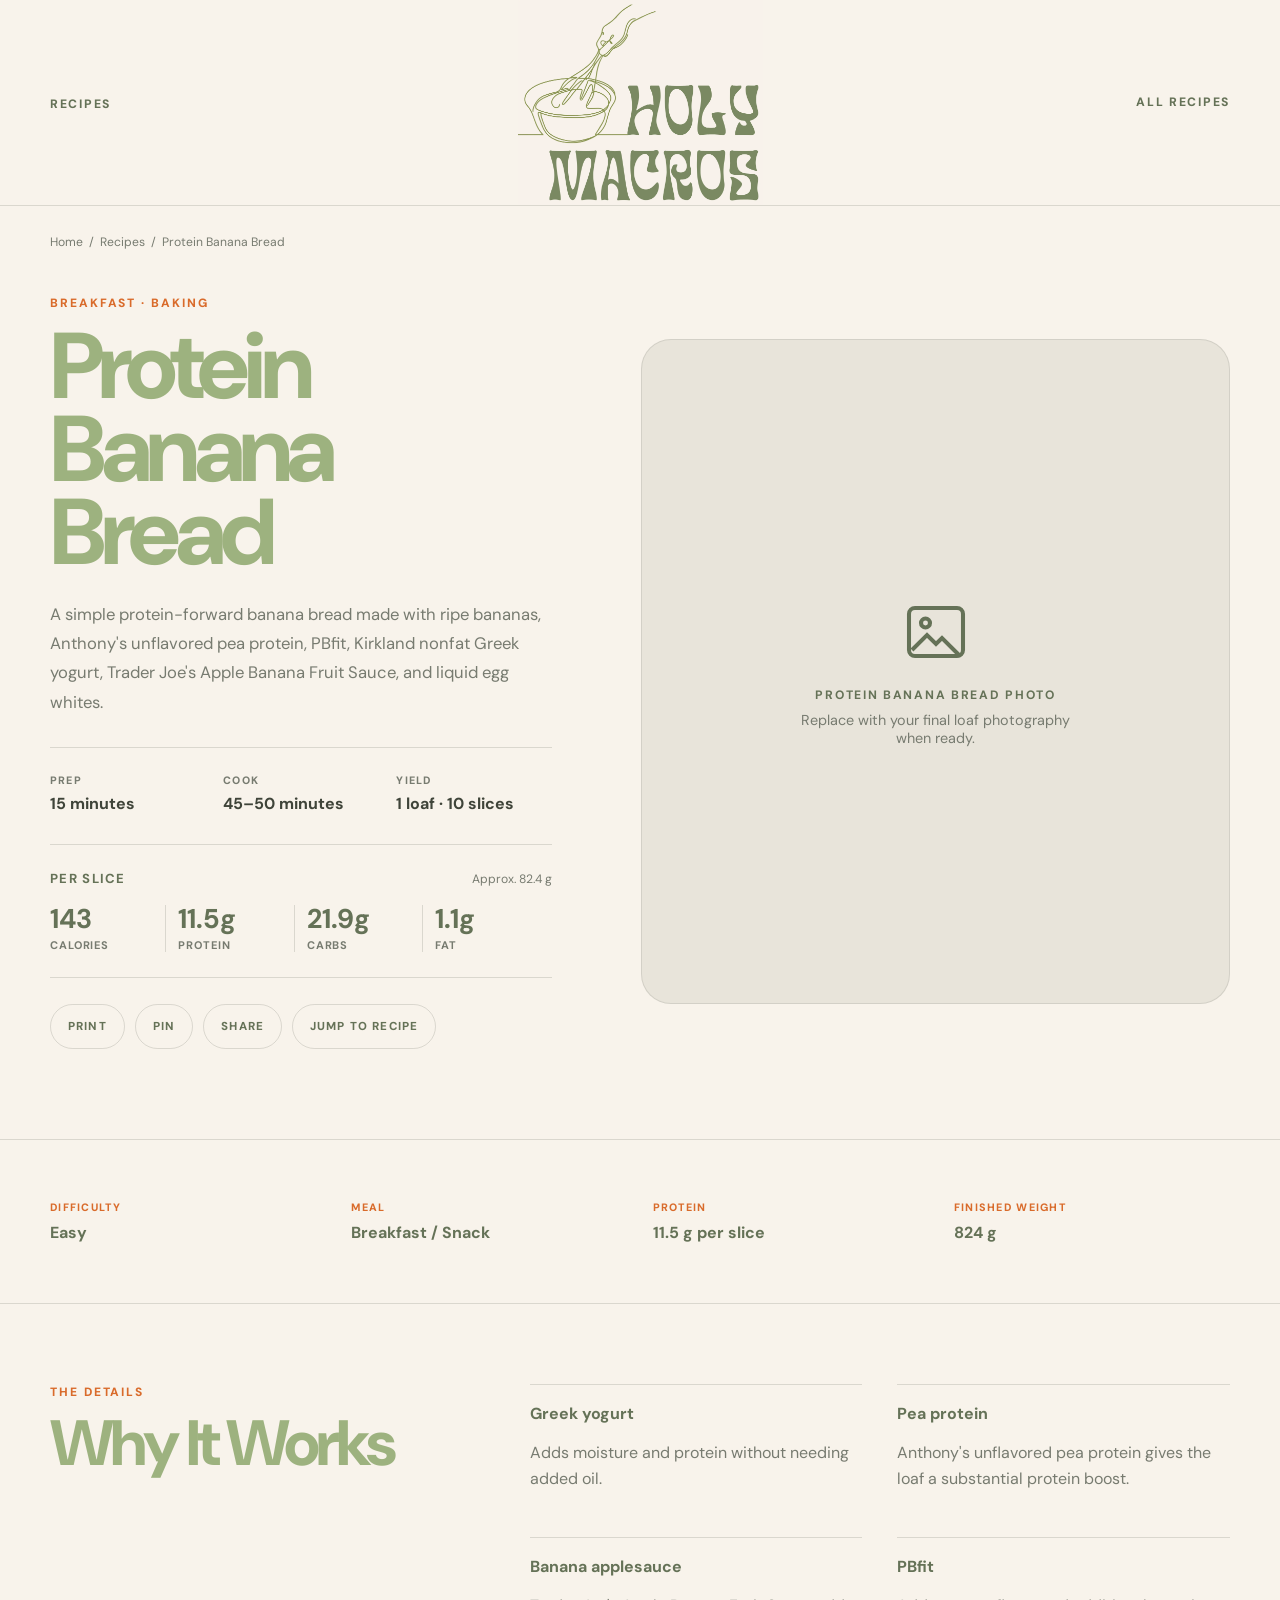
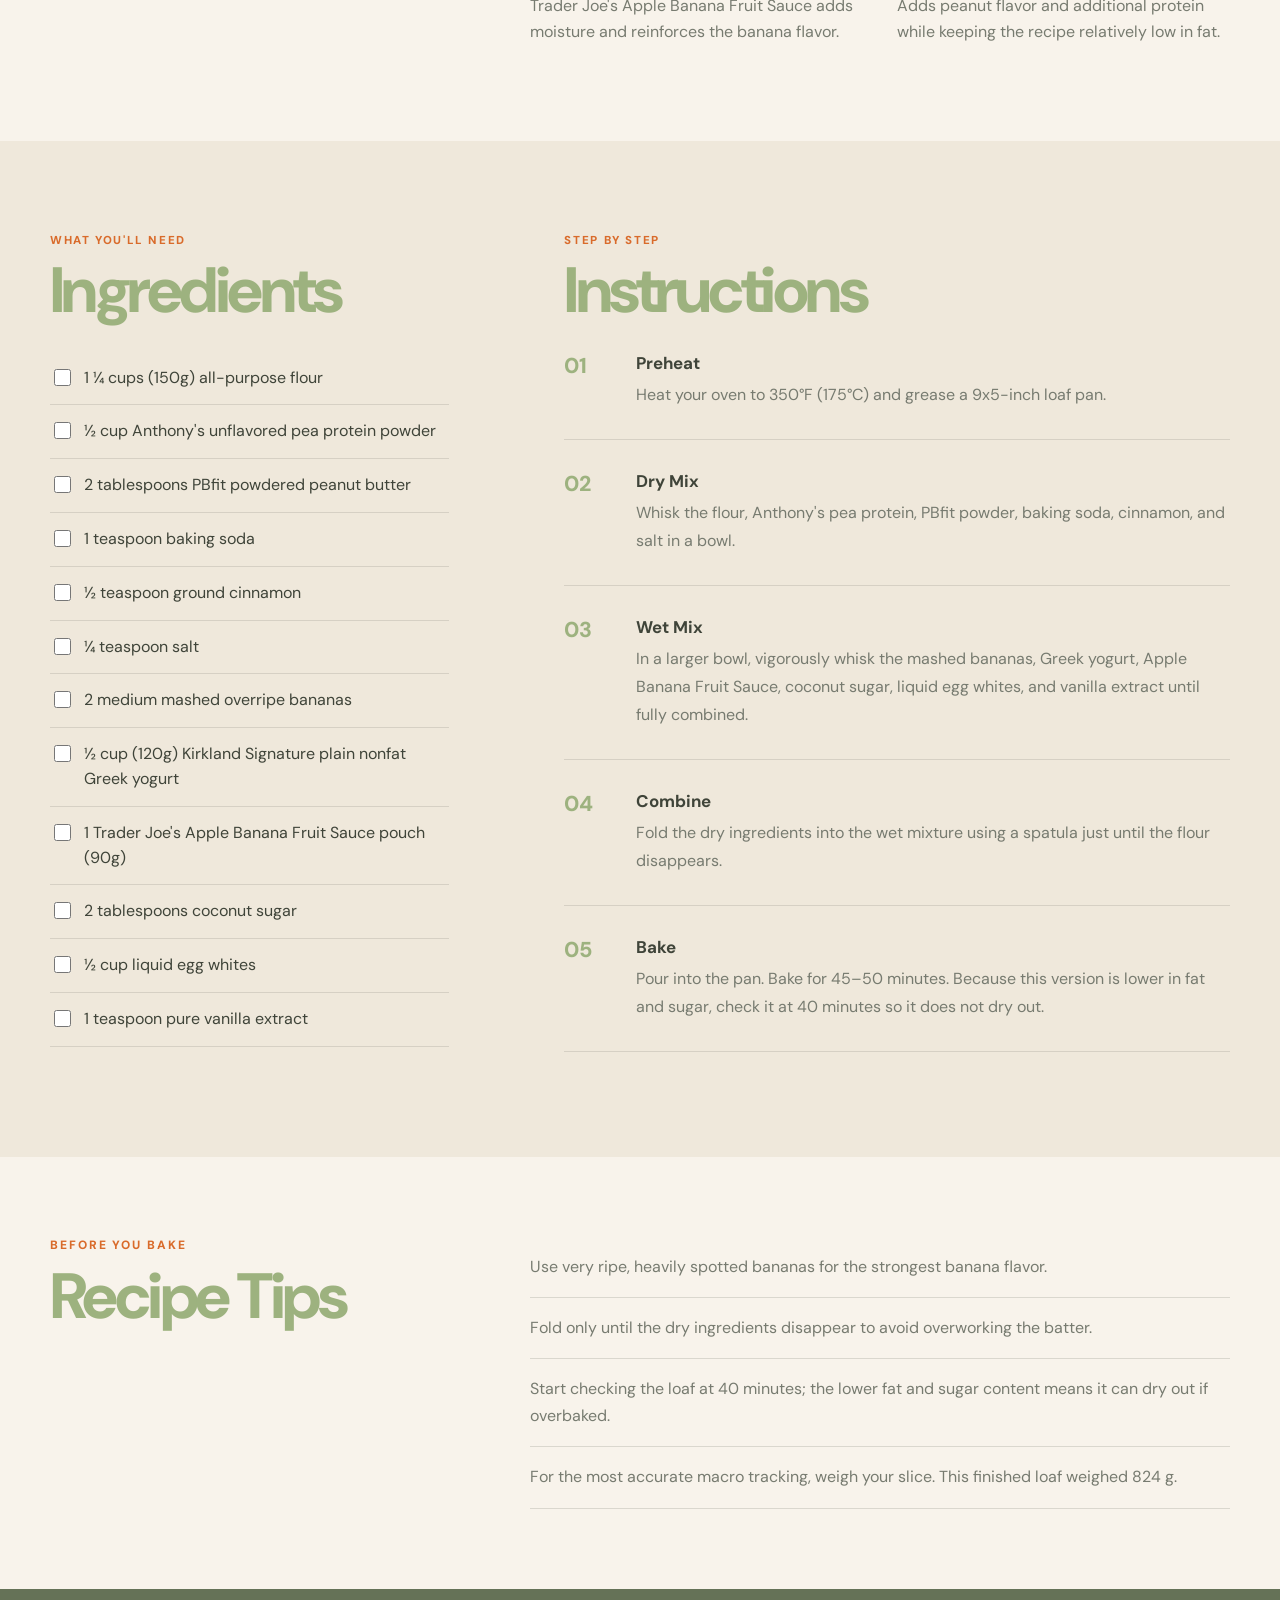
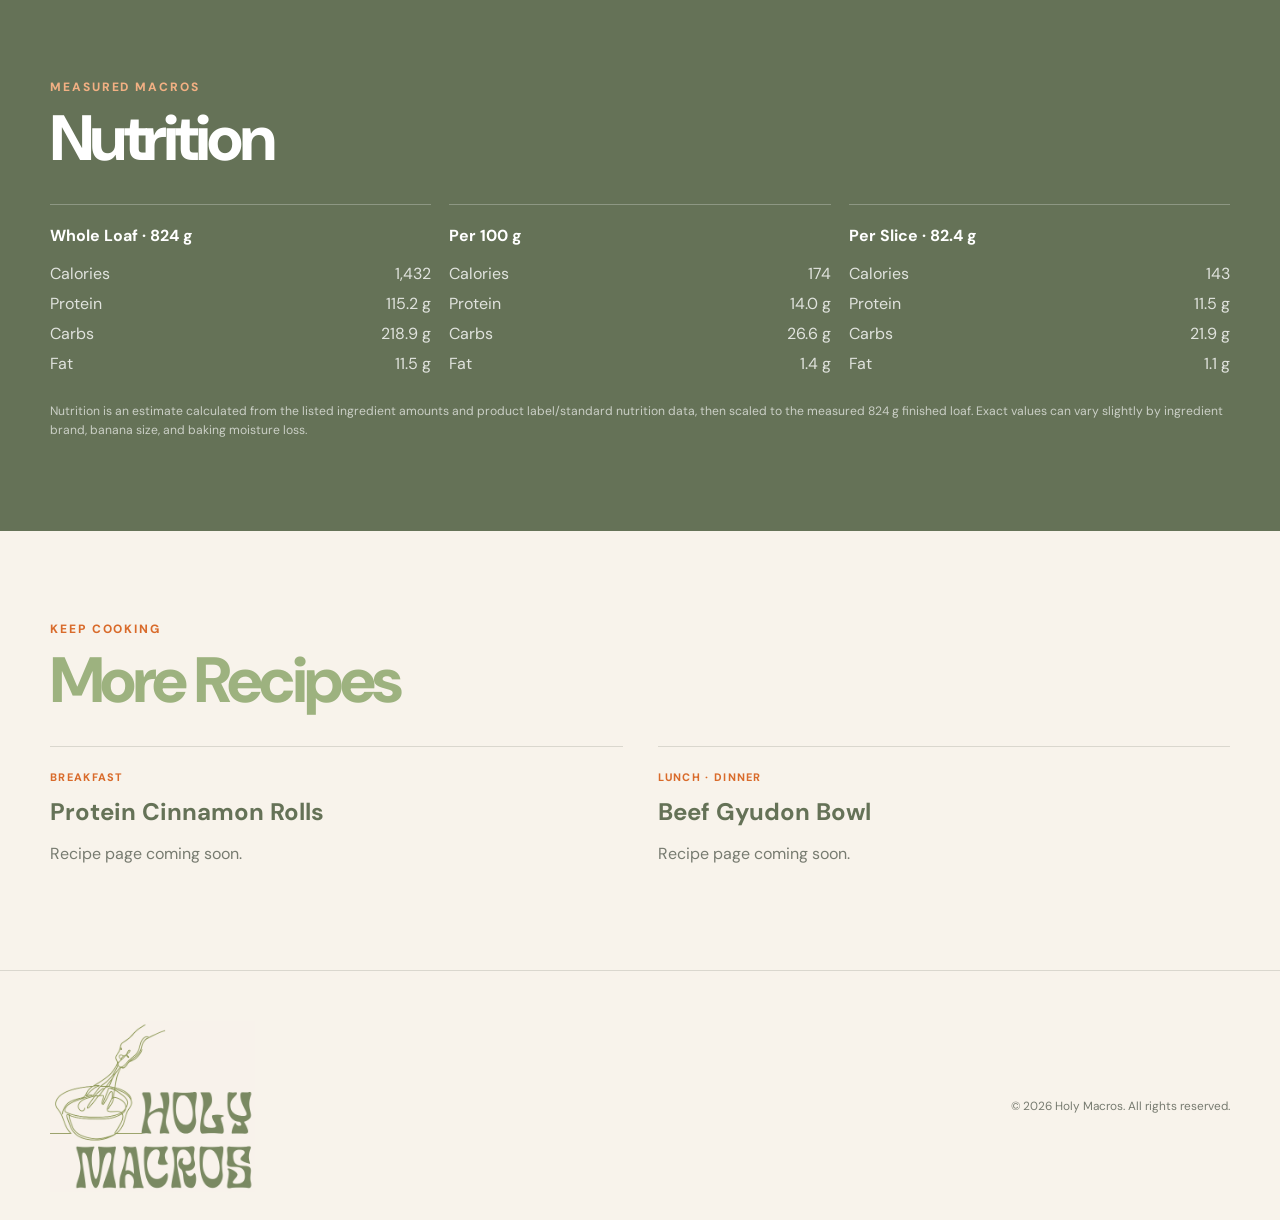
==== protein-banana-bread.html @ c12484d2 "Add files via upload" ====
<!doctype html>
<html lang="en">
<head>
<meta charset="utf-8"><meta name="viewport" content="width=device-width,initial-scale=1">
<meta name="description" content="Holy Macros Protein Banana Bread — a protein-forward banana bread made with Anthony's pea protein, PBfit, Greek yogurt, applesauce, and egg whites.">
<meta name="theme-color" content="#F8F3EB">
<meta property="og:title" content="Protein Banana Bread | Holy Macros"><meta property="og:description" content="A simple protein-forward banana bread with clear macros and measured finished weight.">
<title>Protein Banana Bread | Holy Macros</title>
<link rel="preconnect" href="https://fonts.googleapis.com"><link rel="preconnect" href="https://fonts.gstatic.com" crossorigin>
<link href="https://fonts.googleapis.com/css2?family=DM+Sans:wght@400;500;600;700;800&display=swap" rel="stylesheet">
<style>
:root{--cream:#F8F3EB;--cream2:#EFE8DB;--green:#9DB27F;--green-dark:#657257;--orange:#D96B2B;--ink:#3F4439;--muted:#777B70;--line:rgba(63,68,57,.16);--content:1180px}
*{box-sizing:border-box}html{scroll-behavior:smooth}body{margin:0;background:var(--cream);color:var(--ink);font-family:"DM Sans",Arial,sans-serif;-webkit-font-smoothing:antialiased}a{color:inherit;text-decoration:none}img{display:block;max-width:100%}button{font:inherit;cursor:pointer}.container{width:min(calc(100% - 40px),var(--content));margin:auto}
header{border-bottom:1px solid var(--line)}.header-inner{min-height:112px;display:grid;grid-template-columns:1fr auto 1fr;align-items:center;gap:24px}.nav a,.back{font-size:.76rem;font-weight:800;letter-spacing:.14em;text-transform:uppercase;color:var(--green-dark)}.logo{width:245px;justify-self:center}.back{justify-self:end}.crumb{padding:28px 0 0;color:var(--muted);font-size:.76rem}
.hero{padding:45px 0 90px}.hero-grid{display:grid;grid-template-columns:.92fr 1.08fr;gap:clamp(50px,7vw,92px);align-items:center}.eyebrow{margin:0 0 14px;color:var(--orange);font-size:.75rem;font-weight:800;letter-spacing:.16em;text-transform:uppercase}h1,h2,h3{margin:0}h1{color:var(--green);font-size:clamp(3.8rem,7.3vw,7rem);line-height:.89;letter-spacing:-.062em;font-weight:800}.intro{max-width:585px;margin:26px 0 0;color:var(--muted);font-size:1.04rem;line-height:1.75}.meta{display:grid;grid-template-columns:repeat(3,1fr);gap:18px;margin-top:30px;padding-top:25px;border-top:1px solid var(--line)}.meta small{display:block;color:var(--muted);font-size:.67rem;font-weight:800;letter-spacing:.11em;text-transform:uppercase;margin-bottom:6px}.macro-card{margin-top:30px;padding:25px 0;border-top:1px solid var(--line);border-bottom:1px solid var(--line)}.macro-top{display:flex;justify-content:space-between;gap:20px;align-items:end;margin-bottom:18px}.macro-top strong{color:var(--green-dark);font-size:.82rem;letter-spacing:.1em;text-transform:uppercase}.macro-top span{color:var(--muted);font-size:.76rem}.macro-grid{display:grid;grid-template-columns:repeat(4,1fr);gap:12px}.macro-grid div{padding-right:10px;border-right:1px solid var(--line)}.macro-grid div:last-child{border-right:0}.macro-grid b{display:block;color:var(--green-dark);font-size:1.7rem;line-height:1}.macro-grid span{display:block;margin-top:6px;color:var(--muted);font-size:.69rem;font-weight:700;text-transform:uppercase;letter-spacing:.08em}.tools{display:flex;flex-wrap:wrap;gap:10px;margin-top:26px}.tool{min-height:45px;padding:0 17px;border:1px solid var(--line);border-radius:999px;background:transparent;color:var(--green-dark);font-size:.72rem;font-weight:800;letter-spacing:.1em;text-transform:uppercase}.tool:hover{background:var(--green-dark);border-color:var(--green-dark);color:#fff}
.hero-photo{min-height:665px;border-radius:30px;display:grid;place-items:center;padding:35px;background:#E8E4DA;border:1px solid rgba(63,68,57,.12);color:var(--green-dark);text-align:center}.placeholder svg{width:72px;height:72px;fill:none;stroke:currentColor;stroke-width:1.35;margin:0 auto 14px}.placeholder strong{display:block;font-size:.76rem;letter-spacing:.14em;text-transform:uppercase}.placeholder span{display:block;margin-top:8px;color:var(--muted);font-size:.9rem;max-width:270px}
.facts{padding:60px 0;border-top:1px solid var(--line);border-bottom:1px solid var(--line)}.facts-grid{display:grid;grid-template-columns:repeat(4,1fr);gap:25px}.fact small{display:block;color:var(--orange);font-size:.67rem;font-weight:800;letter-spacing:.12em;text-transform:uppercase;margin-bottom:8px}.fact strong{color:var(--green-dark)}
.why,.tips{padding:80px 0}.why-grid,.tips-grid{display:grid;grid-template-columns:.7fr 1.3fr;gap:clamp(50px,8vw,110px)}h2{color:var(--green);font-size:clamp(2.7rem,5vw,5rem);line-height:.94;letter-spacing:-.055em;font-weight:800}.why-list{display:grid;grid-template-columns:1fr 1fr;gap:28px 35px}.why-item{padding-top:18px;border-top:1px solid var(--line)}.why-item strong{display:block;color:var(--green-dark);margin-bottom:8px}.why-item p,.tip{color:var(--muted);line-height:1.65}
.recipe-body{padding:92px 0 105px;background:var(--cream2)}.recipe-layout{display:grid;grid-template-columns:.75fr 1.25fr;gap:clamp(60px,9vw,125px);align-items:start}.section-label{margin:0 0 13px;color:var(--orange);font-size:.72rem;font-weight:800;letter-spacing:.14em;text-transform:uppercase}.ingredient-list{list-style:none;margin:30px 0 0;padding:0}.ingredient-list li{padding:14px 0;border-bottom:1px solid rgba(63,68,57,.14)}.ingredient-list label{display:grid;grid-template-columns:22px 1fr;gap:12px;align-items:start;cursor:pointer;line-height:1.55}.ingredient-list input{width:17px;height:17px;margin-top:3px;accent-color:var(--green-dark)}.ingredient-list input:checked+span{color:var(--muted);text-decoration:line-through}.instructions{counter-reset:step;display:grid;gap:30px;margin-top:30px}.step{counter-increment:step;display:grid;grid-template-columns:54px 1fr;gap:18px;padding-bottom:30px;border-bottom:1px solid rgba(63,68,57,.14)}.step:before{content:counter(step,decimal-leading-zero);color:var(--green);font-size:1.35rem;font-weight:800}.step h3{font-size:1.06rem;margin-bottom:7px}.step p{margin:0;color:var(--muted);line-height:1.75}
.tips-list{display:grid}.tip{padding:17px 0;border-bottom:1px solid var(--line)}.nutrition{padding:90px 0;background:var(--green-dark);color:#fff}.nutrition h2{color:#fff}.nutrition .eyebrow{color:#F2B083}.nutrition-grid{display:grid;grid-template-columns:repeat(3,1fr);gap:18px;margin-top:35px}.nutrition-panel{padding-top:20px;border-top:1px solid rgba(255,255,255,.26)}.nutrition-panel h3{font-size:1rem;margin-bottom:17px}.nutrition-panel dl{margin:0;display:grid;gap:9px}.nutrition-panel div{display:flex;justify-content:space-between;color:rgba(255,255,255,.8)}.nutrition-panel dt,.nutrition-panel dd{margin:0}.nutrition-note{margin:28px 0 0;color:rgba(255,255,255,.66);font-size:.76rem;line-height:1.6}
.more{padding:90px 0}.more-list{display:grid;grid-template-columns:repeat(2,1fr);gap:35px;margin-top:35px}.more-item{padding-top:18px;border-top:1px solid var(--line)}.more-item small{color:var(--orange);font-size:.68rem;font-weight:800;letter-spacing:.12em;text-transform:uppercase}.more-item h3{margin-top:10px;color:var(--green-dark);font-size:1.5rem}.more-item p{color:var(--muted)}footer{padding:50px 0 28px;border-top:1px solid var(--line)}.footer-inner{display:flex;justify-content:space-between;align-items:center}.footer-logo{width:205px}.copyright{color:var(--muted);font-size:.74rem}.toast{position:fixed;left:50%;bottom:24px;transform:translate(-50%,20px);opacity:0;background:var(--ink);color:#fff;padding:11px 16px;border-radius:999px;font-size:.78rem;transition:.2s;z-index:40}.toast.show{opacity:1;transform:translate(-50%,0)}
@media(max-width:900px){.header-inner{grid-template-columns:1fr auto;min-height:94px}.nav{display:none}.logo{justify-self:start;width:205px}.hero-grid,.why-grid,.recipe-layout,.tips-grid{grid-template-columns:1fr}.hero-photo{min-height:500px}.facts-grid{grid-template-columns:repeat(2,1fr)}}
@media(max-width:600px){.container{width:min(calc(100% - 28px),var(--content))}.back{display:none}h1{font-size:clamp(3.4rem,16vw,5rem)}.hero-photo{min-height:380px;border-radius:22px}.meta,.macro-grid,.nutrition-grid,.more-list{grid-template-columns:1fr}.macro-grid div{border-right:0;border-bottom:1px solid var(--line);padding:0 0 13px}.why-list{grid-template-columns:1fr}.step{grid-template-columns:42px 1fr}.footer-inner{display:grid;gap:20px}}
@media print{header,.crumb,.hero-photo,.tools,.why,.facts,.tips,.more,footer,.toast{display:none!important}body,.recipe-body,.nutrition{background:#fff;color:#000}.hero,.recipe-body,.nutrition{padding:20px 0}.hero-grid,.recipe-layout{display:block}h1,h2,.nutrition h2{color:#000}.nutrition-panel div,.nutrition-note{color:#000}}
</style>
</head>
<body>
<header><div class="container header-inner"><nav class="nav"><a href="index.html#recipes">Recipes</a></nav><a class="logo" href="index.html"><img src="[data-uri]" alt="Holy Macros"></a><a class="back" href="index.html#recipes">All Recipes</a></div></header>
<div class="container crumb"><a href="index.html">Home</a> &nbsp;/&nbsp; <a href="index.html#recipes">Recipes</a> &nbsp;/&nbsp; Protein Banana Bread</div>
<main>
<section class="hero"><div class="container hero-grid"><div><p class="eyebrow">Breakfast · Baking</p><h1>Protein<br>Banana Bread</h1><p class="intro">A simple protein-forward banana bread made with ripe bananas, Anthony's unflavored pea protein, PBfit, Kirkland nonfat Greek yogurt, Trader Joe's Apple Banana Fruit Sauce, and liquid egg whites.</p>
<div class="meta"><div><small>Prep</small><strong>15 minutes</strong></div><div><small>Cook</small><strong>45–50 minutes</strong></div><div><small>Yield</small><strong>1 loaf · 10 slices</strong></div></div>
<div class="macro-card"><div class="macro-top"><strong>Per Slice</strong><span>Approx. 82.4 g</span></div><div class="macro-grid"><div><b>143</b><span>Calories</span></div><div><b>11.5g</b><span>Protein</span></div><div><b>21.9g</b><span>Carbs</span></div><div><b>1.1g</b><span>Fat</span></div></div></div>
<div class="tools"><button class="tool" onclick="window.print()">Print</button><button class="tool" id="pinBtn">Pin</button><button class="tool" id="shareBtn">Share</button><a class="tool" href="#ingredients" style="display:inline-flex;align-items:center">Jump to Recipe</a></div></div>
<div class="hero-photo"><div class="placeholder"><svg viewBox="0 0 24 24"><rect x="3" y="4" width="18" height="16" rx="2"></rect><circle cx="8.5" cy="9" r="1.5"></circle><path d="m4 18 5-5 3 3 2-2 6 6"></path></svg><strong>Protein Banana Bread Photo</strong><span>Replace with your final loaf photography when ready.</span></div></div></div></section>
<section class="facts"><div class="container facts-grid"><div class="fact"><small>Difficulty</small><strong>Easy</strong></div><div class="fact"><small>Meal</small><strong>Breakfast / Snack</strong></div><div class="fact"><small>Protein</small><strong>11.5 g per slice</strong></div><div class="fact"><small>Finished Weight</small><strong>824 g</strong></div></div></section>
<section class="why"><div class="container why-grid"><div><p class="eyebrow">The details</p><h2>Why It Works</h2></div><div class="why-list"><div class="why-item"><strong>Greek yogurt</strong><p>Adds moisture and protein without needing added oil.</p></div><div class="why-item"><strong>Pea protein</strong><p>Anthony's unflavored pea protein gives the loaf a substantial protein boost.</p></div><div class="why-item"><strong>Banana applesauce</strong><p>Trader Joe's Apple Banana Fruit Sauce adds moisture and reinforces the banana flavor.</p></div><div class="why-item"><strong>PBfit</strong><p>Adds peanut flavor and additional protein while keeping the recipe relatively low in fat.</p></div></div></div></section>
<section class="recipe-body" id="ingredients"><div class="container recipe-layout"><aside><p class="section-label">What you'll need</p><h2>Ingredients</h2><ul class="ingredient-list">
<li><label><input type="checkbox"><span>1 ¼ cups (150g) all-purpose flour</span></label></li><li><label><input type="checkbox"><span>½ cup Anthony's unflavored pea protein powder</span></label></li><li><label><input type="checkbox"><span>2 tablespoons PBfit powdered peanut butter</span></label></li><li><label><input type="checkbox"><span>1 teaspoon baking soda</span></label></li><li><label><input type="checkbox"><span>½ teaspoon ground cinnamon</span></label></li><li><label><input type="checkbox"><span>¼ teaspoon salt</span></label></li><li><label><input type="checkbox"><span>2 medium mashed overripe bananas</span></label></li><li><label><input type="checkbox"><span>½ cup (120g) Kirkland Signature plain nonfat Greek yogurt</span></label></li><li><label><input type="checkbox"><span>1 Trader Joe's Apple Banana Fruit Sauce pouch (90g)</span></label></li><li><label><input type="checkbox"><span>2 tablespoons coconut sugar</span></label></li><li><label><input type="checkbox"><span>½ cup liquid egg whites</span></label></li><li><label><input type="checkbox"><span>1 teaspoon pure vanilla extract</span></label></li></ul></aside>
<article><p class="section-label">Step by step</p><h2>Instructions</h2><div class="instructions"><div class="step"><div><h3>Preheat</h3><p>Heat your oven to 350°F (175°C) and grease a 9x5-inch loaf pan.</p></div></div><div class="step"><div><h3>Dry Mix</h3><p>Whisk the flour, Anthony's pea protein, PBfit powder, baking soda, cinnamon, and salt in a bowl.</p></div></div><div class="step"><div><h3>Wet Mix</h3><p>In a larger bowl, vigorously whisk the mashed bananas, Greek yogurt, Apple Banana Fruit Sauce, coconut sugar, liquid egg whites, and vanilla extract until fully combined.</p></div></div><div class="step"><div><h3>Combine</h3><p>Fold the dry ingredients into the wet mixture using a spatula just until the flour disappears.</p></div></div><div class="step"><div><h3>Bake</h3><p>Pour into the pan. Bake for 45–50 minutes. Because this version is lower in fat and sugar, check it at 40 minutes so it does not dry out.</p></div></div></div></article></div></section>
<section class="tips"><div class="container tips-grid"><div><p class="eyebrow">Before you bake</p><h2>Recipe Tips</h2></div><div class="tips-list"><div class="tip">Use very ripe, heavily spotted bananas for the strongest banana flavor.</div><div class="tip">Fold only until the dry ingredients disappear to avoid overworking the batter.</div><div class="tip">Start checking the loaf at 40 minutes; the lower fat and sugar content means it can dry out if overbaked.</div><div class="tip">For the most accurate macro tracking, weigh your slice. This finished loaf weighed 824 g.</div></div></div></section>
<section class="nutrition"><div class="container"><p class="eyebrow">Measured macros</p><h2>Nutrition</h2><div class="nutrition-grid"><div class="nutrition-panel"><h3>Whole Loaf · 824 g</h3><dl><div><dt>Calories</dt><dd>1,432</dd></div><div><dt>Protein</dt><dd>115.2 g</dd></div><div><dt>Carbs</dt><dd>218.9 g</dd></div><div><dt>Fat</dt><dd>11.5 g</dd></div></dl></div><div class="nutrition-panel"><h3>Per 100 g</h3><dl><div><dt>Calories</dt><dd>174</dd></div><div><dt>Protein</dt><dd>14.0 g</dd></div><div><dt>Carbs</dt><dd>26.6 g</dd></div><div><dt>Fat</dt><dd>1.4 g</dd></div></dl></div><div class="nutrition-panel"><h3>Per Slice · 82.4 g</h3><dl><div><dt>Calories</dt><dd>143</dd></div><div><dt>Protein</dt><dd>11.5 g</dd></div><div><dt>Carbs</dt><dd>21.9 g</dd></div><div><dt>Fat</dt><dd>1.1 g</dd></div></dl></div></div><p class="nutrition-note">Nutrition is an estimate calculated from the listed ingredient amounts and product label/standard nutrition data, then scaled to the measured 824 g finished loaf. Exact values can vary slightly by ingredient brand, banana size, and baking moisture loss.</p></div></section>
<section class="more"><div class="container"><p class="eyebrow">Keep cooking</p><h2>More Recipes</h2><div class="more-list"><article class="more-item"><small>Breakfast</small><h3>Protein Cinnamon Rolls</h3><p>Recipe page coming soon.</p></article><article class="more-item"><small>Lunch · Dinner</small><h3>Beef Gyudon Bowl</h3><p>Recipe page coming soon.</p></article></div></div></section></main>
<footer><div class="container footer-inner"><a href="index.html"><img class="footer-logo" src="[data-uri]" alt="Holy Macros"></a><div class="copyright">© <span id="year"></span> Holy Macros. All rights reserved.</div></div></footer><div class="toast" id="toast">Link copied</div>
<script>
document.getElementById('year').textContent=new Date().getFullYear();const toast=document.getElementById('toast');function showToast(m){toast.textContent=m;toast.classList.add('show');setTimeout(()=>toast.classList.remove('show'),1800)}
document.getElementById('pinBtn').addEventListener('click',()=>{const u=encodeURIComponent(window.location.href),d=encodeURIComponent("Protein Banana Bread | Holy Macros");window.open(`https://www.pinterest.com/pin/create/button/?url=${u}&description=${d}`,'_blank','noopener,noreferrer,width=760,height=650')});document.getElementById('shareBtn').addEventListener('click',async()=>{const d={title:"Protein Banana Bread | Holy Macros",text:"Protein Banana Bread from Holy Macros",url:window.location.href};try{if(navigator.share)await navigator.share(d);else{await navigator.clipboard.writeText(window.location.href);showToast("Link copied")}}catch(e){if(e.name!=="AbortError")showToast("Unable to share")}});
</script></body></html>
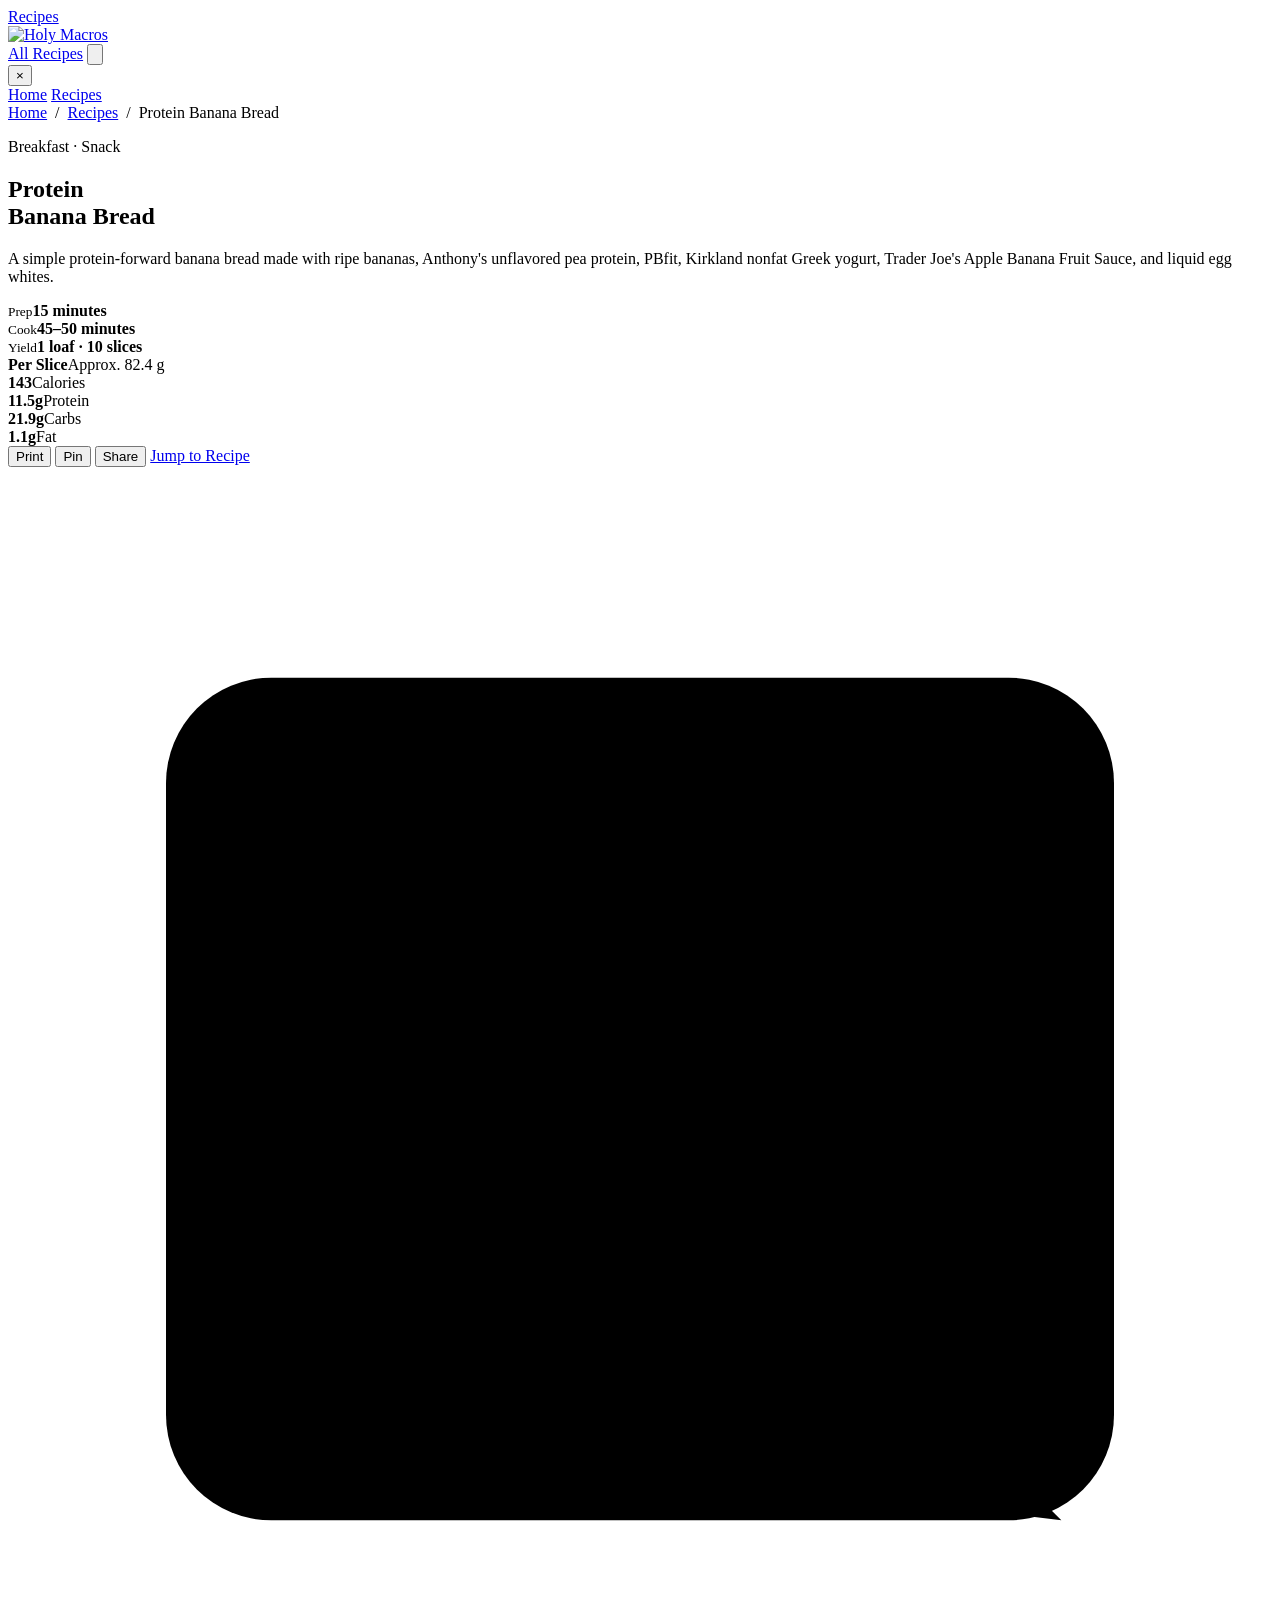
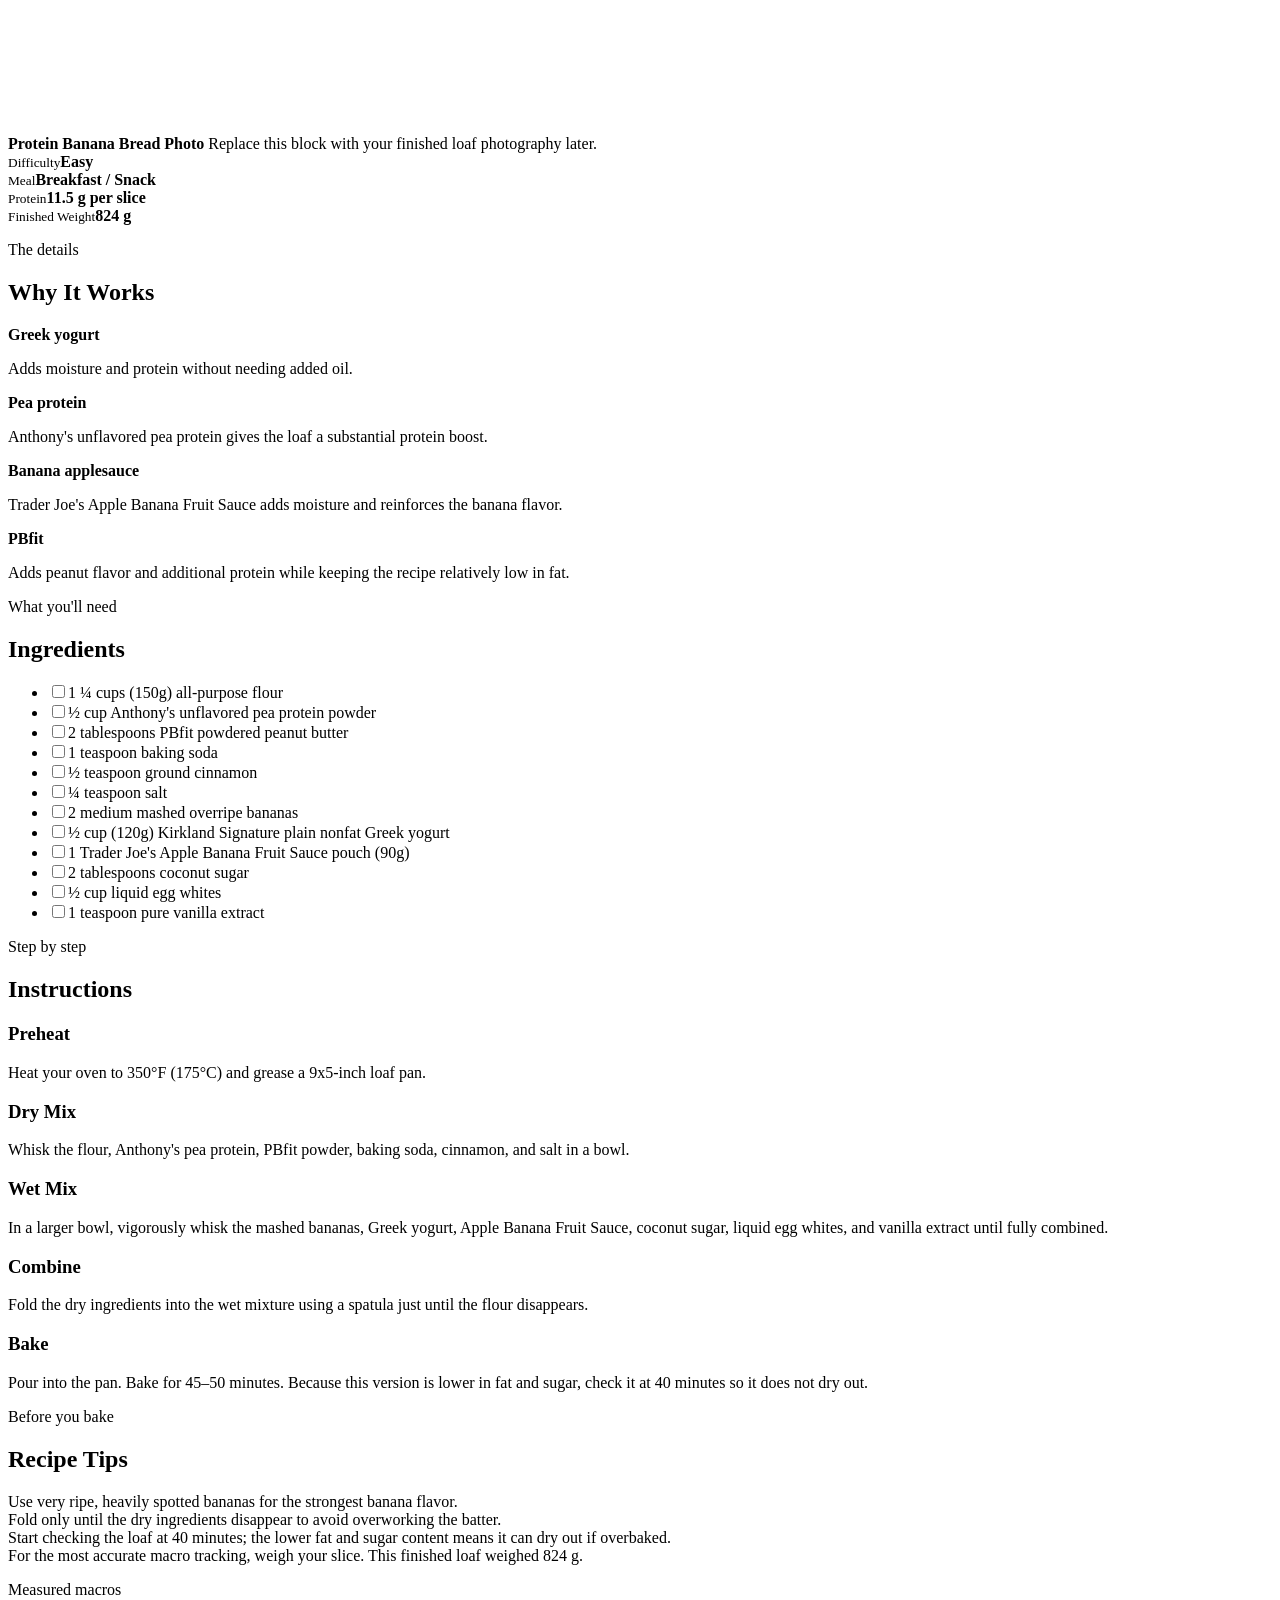
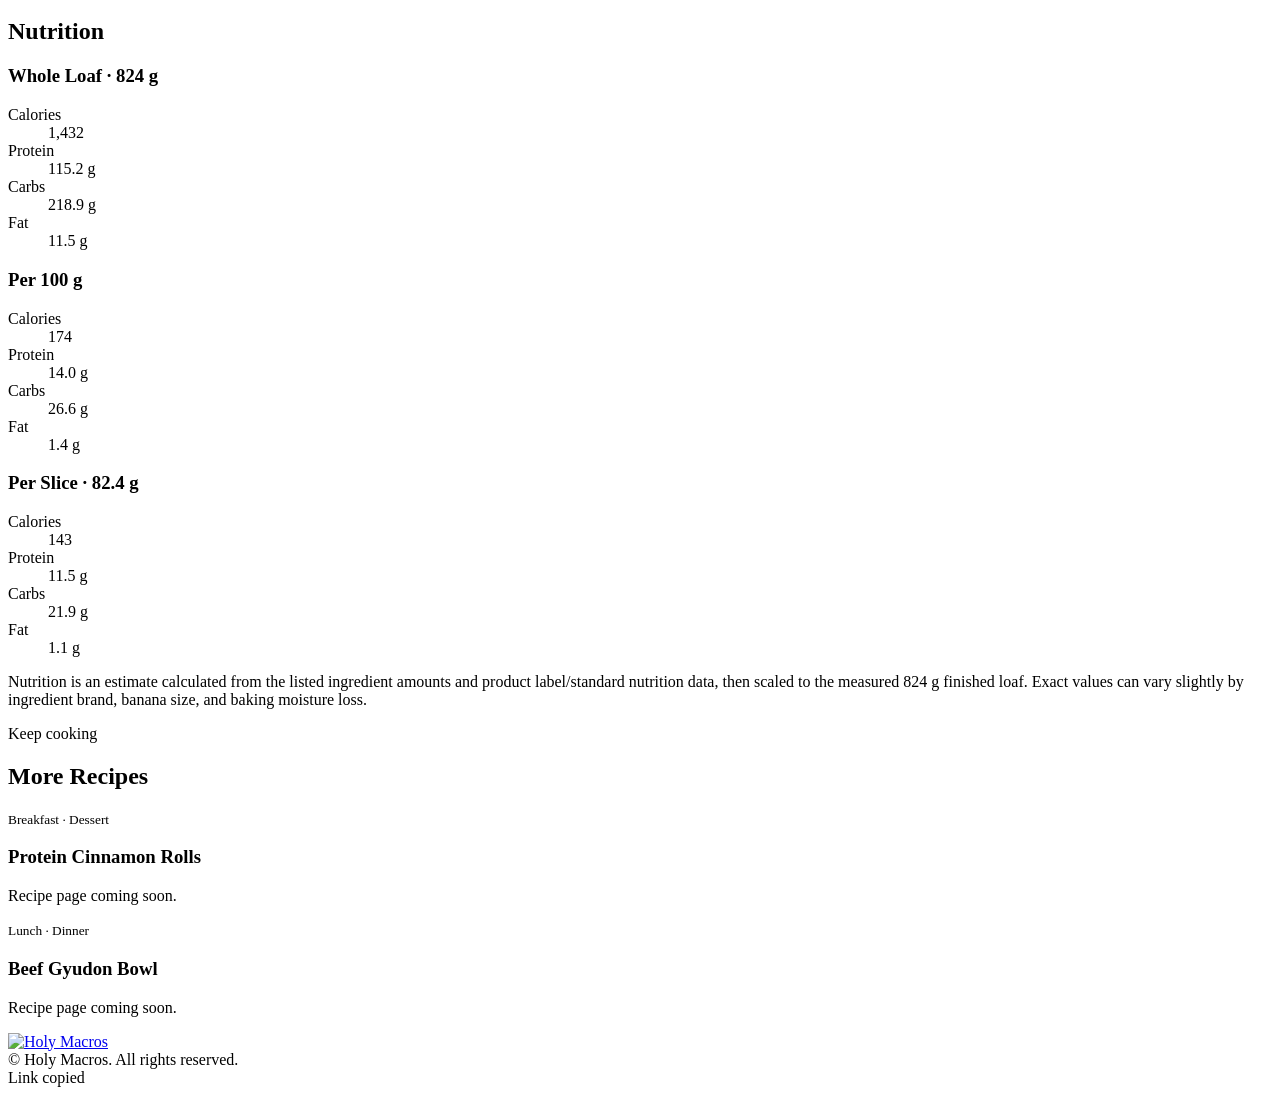
==== commit b4df0fb0: "Add files via upload" ====
--- a/protein-banana-bread.html
+++ b/protein-banana-bread.html
@@ -1,48 +1,217 @@
 <!doctype html>
 <html lang="en">
 <head>
-<meta charset="utf-8"><meta name="viewport" content="width=device-width,initial-scale=1">
-<meta name="description" content="Holy Macros Protein Banana Bread — a protein-forward banana bread made with Anthony's pea protein, PBfit, Greek yogurt, applesauce, and egg whites.">
-<meta name="theme-color" content="#F8F3EB">
-<meta property="og:title" content="Protein Banana Bread | Holy Macros"><meta property="og:description" content="A simple protein-forward banana bread with clear macros and measured finished weight.">
-<title>Protein Banana Bread | Holy Macros</title>
-<link rel="preconnect" href="https://fonts.googleapis.com"><link rel="preconnect" href="https://fonts.gstatic.com" crossorigin>
-<link href="https://fonts.googleapis.com/css2?family=DM+Sans:wght@400;500;600;700;800&display=swap" rel="stylesheet">
-<style>
-:root{--cream:#F8F3EB;--cream2:#EFE8DB;--green:#9DB27F;--green-dark:#657257;--orange:#D96B2B;--ink:#3F4439;--muted:#777B70;--line:rgba(63,68,57,.16);--content:1180px}
-*{box-sizing:border-box}html{scroll-behavior:smooth}body{margin:0;background:var(--cream);color:var(--ink);font-family:"DM Sans",Arial,sans-serif;-webkit-font-smoothing:antialiased}a{color:inherit;text-decoration:none}img{display:block;max-width:100%}button{font:inherit;cursor:pointer}.container{width:min(calc(100% - 40px),var(--content));margin:auto}
-header{border-bottom:1px solid var(--line)}.header-inner{min-height:112px;display:grid;grid-template-columns:1fr auto 1fr;align-items:center;gap:24px}.nav a,.back{font-size:.76rem;font-weight:800;letter-spacing:.14em;text-transform:uppercase;color:var(--green-dark)}.logo{width:245px;justify-self:center}.back{justify-self:end}.crumb{padding:28px 0 0;color:var(--muted);font-size:.76rem}
-.hero{padding:45px 0 90px}.hero-grid{display:grid;grid-template-columns:.92fr 1.08fr;gap:clamp(50px,7vw,92px);align-items:center}.eyebrow{margin:0 0 14px;color:var(--orange);font-size:.75rem;font-weight:800;letter-spacing:.16em;text-transform:uppercase}h1,h2,h3{margin:0}h1{color:var(--green);font-size:clamp(3.8rem,7.3vw,7rem);line-height:.89;letter-spacing:-.062em;font-weight:800}.intro{max-width:585px;margin:26px 0 0;color:var(--muted);font-size:1.04rem;line-height:1.75}.meta{display:grid;grid-template-columns:repeat(3,1fr);gap:18px;margin-top:30px;padding-top:25px;border-top:1px solid var(--line)}.meta small{display:block;color:var(--muted);font-size:.67rem;font-weight:800;letter-spacing:.11em;text-transform:uppercase;margin-bottom:6px}.macro-card{margin-top:30px;padding:25px 0;border-top:1px solid var(--line);border-bottom:1px solid var(--line)}.macro-top{display:flex;justify-content:space-between;gap:20px;align-items:end;margin-bottom:18px}.macro-top strong{color:var(--green-dark);font-size:.82rem;letter-spacing:.1em;text-transform:uppercase}.macro-top span{color:var(--muted);font-size:.76rem}.macro-grid{display:grid;grid-template-columns:repeat(4,1fr);gap:12px}.macro-grid div{padding-right:10px;border-right:1px solid var(--line)}.macro-grid div:last-child{border-right:0}.macro-grid b{display:block;color:var(--green-dark);font-size:1.7rem;line-height:1}.macro-grid span{display:block;margin-top:6px;color:var(--muted);font-size:.69rem;font-weight:700;text-transform:uppercase;letter-spacing:.08em}.tools{display:flex;flex-wrap:wrap;gap:10px;margin-top:26px}.tool{min-height:45px;padding:0 17px;border:1px solid var(--line);border-radius:999px;background:transparent;color:var(--green-dark);font-size:.72rem;font-weight:800;letter-spacing:.1em;text-transform:uppercase}.tool:hover{background:var(--green-dark);border-color:var(--green-dark);color:#fff}
-.hero-photo{min-height:665px;border-radius:30px;display:grid;place-items:center;padding:35px;background:#E8E4DA;border:1px solid rgba(63,68,57,.12);color:var(--green-dark);text-align:center}.placeholder svg{width:72px;height:72px;fill:none;stroke:currentColor;stroke-width:1.35;margin:0 auto 14px}.placeholder strong{display:block;font-size:.76rem;letter-spacing:.14em;text-transform:uppercase}.placeholder span{display:block;margin-top:8px;color:var(--muted);font-size:.9rem;max-width:270px}
-.facts{padding:60px 0;border-top:1px solid var(--line);border-bottom:1px solid var(--line)}.facts-grid{display:grid;grid-template-columns:repeat(4,1fr);gap:25px}.fact small{display:block;color:var(--orange);font-size:.67rem;font-weight:800;letter-spacing:.12em;text-transform:uppercase;margin-bottom:8px}.fact strong{color:var(--green-dark)}
-.why,.tips{padding:80px 0}.why-grid,.tips-grid{display:grid;grid-template-columns:.7fr 1.3fr;gap:clamp(50px,8vw,110px)}h2{color:var(--green);font-size:clamp(2.7rem,5vw,5rem);line-height:.94;letter-spacing:-.055em;font-weight:800}.why-list{display:grid;grid-template-columns:1fr 1fr;gap:28px 35px}.why-item{padding-top:18px;border-top:1px solid var(--line)}.why-item strong{display:block;color:var(--green-dark);margin-bottom:8px}.why-item p,.tip{color:var(--muted);line-height:1.65}
-.recipe-body{padding:92px 0 105px;background:var(--cream2)}.recipe-layout{display:grid;grid-template-columns:.75fr 1.25fr;gap:clamp(60px,9vw,125px);align-items:start}.section-label{margin:0 0 13px;color:var(--orange);font-size:.72rem;font-weight:800;letter-spacing:.14em;text-transform:uppercase}.ingredient-list{list-style:none;margin:30px 0 0;padding:0}.ingredient-list li{padding:14px 0;border-bottom:1px solid rgba(63,68,57,.14)}.ingredient-list label{display:grid;grid-template-columns:22px 1fr;gap:12px;align-items:start;cursor:pointer;line-height:1.55}.ingredient-list input{width:17px;height:17px;margin-top:3px;accent-color:var(--green-dark)}.ingredient-list input:checked+span{color:var(--muted);text-decoration:line-through}.instructions{counter-reset:step;display:grid;gap:30px;margin-top:30px}.step{counter-increment:step;display:grid;grid-template-columns:54px 1fr;gap:18px;padding-bottom:30px;border-bottom:1px solid rgba(63,68,57,.14)}.step:before{content:counter(step,decimal-leading-zero);color:var(--green);font-size:1.35rem;font-weight:800}.step h3{font-size:1.06rem;margin-bottom:7px}.step p{margin:0;color:var(--muted);line-height:1.75}
-.tips-list{display:grid}.tip{padding:17px 0;border-bottom:1px solid var(--line)}.nutrition{padding:90px 0;background:var(--green-dark);color:#fff}.nutrition h2{color:#fff}.nutrition .eyebrow{color:#F2B083}.nutrition-grid{display:grid;grid-template-columns:repeat(3,1fr);gap:18px;margin-top:35px}.nutrition-panel{padding-top:20px;border-top:1px solid rgba(255,255,255,.26)}.nutrition-panel h3{font-size:1rem;margin-bottom:17px}.nutrition-panel dl{margin:0;display:grid;gap:9px}.nutrition-panel div{display:flex;justify-content:space-between;color:rgba(255,255,255,.8)}.nutrition-panel dt,.nutrition-panel dd{margin:0}.nutrition-note{margin:28px 0 0;color:rgba(255,255,255,.66);font-size:.76rem;line-height:1.6}
-.more{padding:90px 0}.more-list{display:grid;grid-template-columns:repeat(2,1fr);gap:35px;margin-top:35px}.more-item{padding-top:18px;border-top:1px solid var(--line)}.more-item small{color:var(--orange);font-size:.68rem;font-weight:800;letter-spacing:.12em;text-transform:uppercase}.more-item h3{margin-top:10px;color:var(--green-dark);font-size:1.5rem}.more-item p{color:var(--muted)}footer{padding:50px 0 28px;border-top:1px solid var(--line)}.footer-inner{display:flex;justify-content:space-between;align-items:center}.footer-logo{width:205px}.copyright{color:var(--muted);font-size:.74rem}.toast{position:fixed;left:50%;bottom:24px;transform:translate(-50%,20px);opacity:0;background:var(--ink);color:#fff;padding:11px 16px;border-radius:999px;font-size:.78rem;transition:.2s;z-index:40}.toast.show{opacity:1;transform:translate(-50%,0)}
-@media(max-width:900px){.header-inner{grid-template-columns:1fr auto;min-height:94px}.nav{display:none}.logo{justify-self:start;width:205px}.hero-grid,.why-grid,.recipe-layout,.tips-grid{grid-template-columns:1fr}.hero-photo{min-height:500px}.facts-grid{grid-template-columns:repeat(2,1fr)}}
-@media(max-width:600px){.container{width:min(calc(100% - 28px),var(--content))}.back{display:none}h1{font-size:clamp(3.4rem,16vw,5rem)}.hero-photo{min-height:380px;border-radius:22px}.meta,.macro-grid,.nutrition-grid,.more-list{grid-template-columns:1fr}.macro-grid div{border-right:0;border-bottom:1px solid var(--line);padding:0 0 13px}.why-list{grid-template-columns:1fr}.step{grid-template-columns:42px 1fr}.footer-inner{display:grid;gap:20px}}
-@media print{header,.crumb,.hero-photo,.tools,.why,.facts,.tips,.more,footer,.toast{display:none!important}body,.recipe-body,.nutrition{background:#fff;color:#000}.hero,.recipe-body,.nutrition{padding:20px 0}.hero-grid,.recipe-layout{display:block}h1,h2,.nutrition h2{color:#000}.nutrition-panel div,.nutrition-note{color:#000}}
-</style>
+  <meta charset="utf-8">
+  <meta name="viewport" content="width=device-width,initial-scale=1">
+  <meta name="description" content="Protein Banana Bread from Holy Macros — made with Anthony's pea protein, PBfit, Greek yogurt, banana applesauce, and egg whites.">
+  <meta name="theme-color" content="#F8F3EB">
+  <meta property="og:title" content="Protein Banana Bread | Holy Macros">
+  <meta property="og:description" content="A protein-forward banana bread with clear macros and a measured finished loaf weight.">
+  <title>Protein Banana Bread | Holy Macros</title>
+  <link rel="preconnect" href="https://fonts.googleapis.com">
+  <link rel="preconnect" href="https://fonts.gstatic.com" crossorigin>
+  <link href="https://fonts.googleapis.com/css2?family=DM+Sans:wght@400;500;600;700;800&display=swap" rel="stylesheet">
+  <link rel="stylesheet" href="../css/style.css">
 </head>
 <body>
-<header><div class="container header-inner"><nav class="nav"><a href="index.html#recipes">Recipes</a></nav><a class="logo" href="index.html"><img src="[data-uri]" alt="Holy Macros"></a><a class="back" href="index.html#recipes">All Recipes</a></div></header>
-<div class="container crumb"><a href="index.html">Home</a> &nbsp;/&nbsp; <a href="index.html#recipes">Recipes</a> &nbsp;/&nbsp; Protein Banana Bread</div>
+<header class="site-header">
+  <div class="container header-inner">
+    <nav class="site-nav" aria-label="Main navigation">
+      <a href="../index.html#recipes">Recipes</a>
+    </nav>
+
+    <a class="brand" href="../index.html" aria-label="Holy Macros home">
+      <img src="../assets/logo.png" alt="Holy Macros">
+    </a>
+
+    <div class="header-actions">
+      <a class="header-link" href="../index.html#recipes">All Recipes</a>
+      <button class="icon-link mobile-menu-button" type="button" data-menu-button aria-label="Open menu" aria-expanded="false">
+        <svg viewBox="0 0 24 24" aria-hidden="true"><path d="M4 7h16M4 12h16M4 17h16"></path></svg>
+      </button>
+    </div>
+  </div>
+</header>
+
+<div class="mobile-menu" data-mobile-menu aria-hidden="true">
+  <button class="mobile-close" data-mobile-close type="button" aria-label="Close menu">×</button>
+  <nav aria-label="Mobile navigation">
+    <a href="../index.html">Home</a>
+    <a href="../index.html#recipes">Recipes</a>
+  </nav>
+</div>
+
+<div class="container breadcrumb">
+  <a href="../index.html">Home</a> &nbsp;/&nbsp; <a href="../index.html#recipes">Recipes</a> &nbsp;/&nbsp; Protein Banana Bread
+</div>
+
 <main>
-<section class="hero"><div class="container hero-grid"><div><p class="eyebrow">Breakfast · Baking</p><h1>Protein<br>Banana Bread</h1><p class="intro">A simple protein-forward banana bread made with ripe bananas, Anthony's unflavored pea protein, PBfit, Kirkland nonfat Greek yogurt, Trader Joe's Apple Banana Fruit Sauce, and liquid egg whites.</p>
-<div class="meta"><div><small>Prep</small><strong>15 minutes</strong></div><div><small>Cook</small><strong>45–50 minutes</strong></div><div><small>Yield</small><strong>1 loaf · 10 slices</strong></div></div>
-<div class="macro-card"><div class="macro-top"><strong>Per Slice</strong><span>Approx. 82.4 g</span></div><div class="macro-grid"><div><b>143</b><span>Calories</span></div><div><b>11.5g</b><span>Protein</span></div><div><b>21.9g</b><span>Carbs</span></div><div><b>1.1g</b><span>Fat</span></div></div></div>
-<div class="tools"><button class="tool" onclick="window.print()">Print</button><button class="tool" id="pinBtn">Pin</button><button class="tool" id="shareBtn">Share</button><a class="tool" href="#ingredients" style="display:inline-flex;align-items:center">Jump to Recipe</a></div></div>
-<div class="hero-photo"><div class="placeholder"><svg viewBox="0 0 24 24"><rect x="3" y="4" width="18" height="16" rx="2"></rect><circle cx="8.5" cy="9" r="1.5"></circle><path d="m4 18 5-5 3 3 2-2 6 6"></path></svg><strong>Protein Banana Bread Photo</strong><span>Replace with your final loaf photography when ready.</span></div></div></div></section>
-<section class="facts"><div class="container facts-grid"><div class="fact"><small>Difficulty</small><strong>Easy</strong></div><div class="fact"><small>Meal</small><strong>Breakfast / Snack</strong></div><div class="fact"><small>Protein</small><strong>11.5 g per slice</strong></div><div class="fact"><small>Finished Weight</small><strong>824 g</strong></div></div></section>
-<section class="why"><div class="container why-grid"><div><p class="eyebrow">The details</p><h2>Why It Works</h2></div><div class="why-list"><div class="why-item"><strong>Greek yogurt</strong><p>Adds moisture and protein without needing added oil.</p></div><div class="why-item"><strong>Pea protein</strong><p>Anthony's unflavored pea protein gives the loaf a substantial protein boost.</p></div><div class="why-item"><strong>Banana applesauce</strong><p>Trader Joe's Apple Banana Fruit Sauce adds moisture and reinforces the banana flavor.</p></div><div class="why-item"><strong>PBfit</strong><p>Adds peanut flavor and additional protein while keeping the recipe relatively low in fat.</p></div></div></div></section>
-<section class="recipe-body" id="ingredients"><div class="container recipe-layout"><aside><p class="section-label">What you'll need</p><h2>Ingredients</h2><ul class="ingredient-list">
-<li><label><input type="checkbox"><span>1 ¼ cups (150g) all-purpose flour</span></label></li><li><label><input type="checkbox"><span>½ cup Anthony's unflavored pea protein powder</span></label></li><li><label><input type="checkbox"><span>2 tablespoons PBfit powdered peanut butter</span></label></li><li><label><input type="checkbox"><span>1 teaspoon baking soda</span></label></li><li><label><input type="checkbox"><span>½ teaspoon ground cinnamon</span></label></li><li><label><input type="checkbox"><span>¼ teaspoon salt</span></label></li><li><label><input type="checkbox"><span>2 medium mashed overripe bananas</span></label></li><li><label><input type="checkbox"><span>½ cup (120g) Kirkland Signature plain nonfat Greek yogurt</span></label></li><li><label><input type="checkbox"><span>1 Trader Joe's Apple Banana Fruit Sauce pouch (90g)</span></label></li><li><label><input type="checkbox"><span>2 tablespoons coconut sugar</span></label></li><li><label><input type="checkbox"><span>½ cup liquid egg whites</span></label></li><li><label><input type="checkbox"><span>1 teaspoon pure vanilla extract</span></label></li></ul></aside>
-<article><p class="section-label">Step by step</p><h2>Instructions</h2><div class="instructions"><div class="step"><div><h3>Preheat</h3><p>Heat your oven to 350°F (175°C) and grease a 9x5-inch loaf pan.</p></div></div><div class="step"><div><h3>Dry Mix</h3><p>Whisk the flour, Anthony's pea protein, PBfit powder, baking soda, cinnamon, and salt in a bowl.</p></div></div><div class="step"><div><h3>Wet Mix</h3><p>In a larger bowl, vigorously whisk the mashed bananas, Greek yogurt, Apple Banana Fruit Sauce, coconut sugar, liquid egg whites, and vanilla extract until fully combined.</p></div></div><div class="step"><div><h3>Combine</h3><p>Fold the dry ingredients into the wet mixture using a spatula just until the flour disappears.</p></div></div><div class="step"><div><h3>Bake</h3><p>Pour into the pan. Bake for 45–50 minutes. Because this version is lower in fat and sugar, check it at 40 minutes so it does not dry out.</p></div></div></div></article></div></section>
-<section class="tips"><div class="container tips-grid"><div><p class="eyebrow">Before you bake</p><h2>Recipe Tips</h2></div><div class="tips-list"><div class="tip">Use very ripe, heavily spotted bananas for the strongest banana flavor.</div><div class="tip">Fold only until the dry ingredients disappear to avoid overworking the batter.</div><div class="tip">Start checking the loaf at 40 minutes; the lower fat and sugar content means it can dry out if overbaked.</div><div class="tip">For the most accurate macro tracking, weigh your slice. This finished loaf weighed 824 g.</div></div></div></section>
-<section class="nutrition"><div class="container"><p class="eyebrow">Measured macros</p><h2>Nutrition</h2><div class="nutrition-grid"><div class="nutrition-panel"><h3>Whole Loaf · 824 g</h3><dl><div><dt>Calories</dt><dd>1,432</dd></div><div><dt>Protein</dt><dd>115.2 g</dd></div><div><dt>Carbs</dt><dd>218.9 g</dd></div><div><dt>Fat</dt><dd>11.5 g</dd></div></dl></div><div class="nutrition-panel"><h3>Per 100 g</h3><dl><div><dt>Calories</dt><dd>174</dd></div><div><dt>Protein</dt><dd>14.0 g</dd></div><div><dt>Carbs</dt><dd>26.6 g</dd></div><div><dt>Fat</dt><dd>1.4 g</dd></div></dl></div><div class="nutrition-panel"><h3>Per Slice · 82.4 g</h3><dl><div><dt>Calories</dt><dd>143</dd></div><div><dt>Protein</dt><dd>11.5 g</dd></div><div><dt>Carbs</dt><dd>21.9 g</dd></div><div><dt>Fat</dt><dd>1.1 g</dd></div></dl></div></div><p class="nutrition-note">Nutrition is an estimate calculated from the listed ingredient amounts and product label/standard nutrition data, then scaled to the measured 824 g finished loaf. Exact values can vary slightly by ingredient brand, banana size, and baking moisture loss.</p></div></section>
-<section class="more"><div class="container"><p class="eyebrow">Keep cooking</p><h2>More Recipes</h2><div class="more-list"><article class="more-item"><small>Breakfast</small><h3>Protein Cinnamon Rolls</h3><p>Recipe page coming soon.</p></article><article class="more-item"><small>Lunch · Dinner</small><h3>Beef Gyudon Bowl</h3><p>Recipe page coming soon.</p></article></div></div></section></main>
-<footer><div class="container footer-inner"><a href="index.html"><img class="footer-logo" src="[data-uri]" alt="Holy Macros"></a><div class="copyright">© <span id="year"></span> Holy Macros. All rights reserved.</div></div></footer><div class="toast" id="toast">Link copied</div>
-<script>
-document.getElementById('year').textContent=new Date().getFullYear();const toast=document.getElementById('toast');function showToast(m){toast.textContent=m;toast.classList.add('show');setTimeout(()=>toast.classList.remove('show'),1800)}
-document.getElementById('pinBtn').addEventListener('click',()=>{const u=encodeURIComponent(window.location.href),d=encodeURIComponent("Protein Banana Bread | Holy Macros");window.open(`https://www.pinterest.com/pin/create/button/?url=${u}&description=${d}`,'_blank','noopener,noreferrer,width=760,height=650')});document.getElementById('shareBtn').addEventListener('click',async()=>{const d={title:"Protein Banana Bread | Holy Macros",text:"Protein Banana Bread from Holy Macros",url:window.location.href};try{if(navigator.share)await navigator.share(d);else{await navigator.clipboard.writeText(window.location.href);showToast("Link copied")}}catch(e){if(e.name!=="AbortError")showToast("Unable to share")}});
-</script></body></html>+  <section class="recipe-hero">
+    <div class="container recipe-hero-grid">
+      <div>
+        <p class="eyebrow">Breakfast · Snack</p>
+        <h1>Protein<br>Banana Bread</h1>
+        <p class="recipe-intro">A simple protein-forward banana bread made with ripe bananas, Anthony's unflavored pea protein, PBfit, Kirkland nonfat Greek yogurt, Trader Joe's Apple Banana Fruit Sauce, and liquid egg whites.</p>
+
+        <div class="recipe-meta-grid">
+          <div><small>Prep</small><strong>15 minutes</strong></div>
+          <div><small>Cook</small><strong>45–50 minutes</strong></div>
+          <div><small>Yield</small><strong>1 loaf · 10 slices</strong></div>
+        </div>
+
+        <div class="macro-card" aria-label="Macros per slice">
+          <div class="macro-heading"><strong>Per Slice</strong><span>Approx. 82.4 g</span></div>
+          <div class="macro-grid">
+            <div class="macro"><b>143</b><span>Calories</span></div>
+            <div class="macro"><b>11.5g</b><span>Protein</span></div>
+            <div class="macro"><b>21.9g</b><span>Carbs</span></div>
+            <div class="macro"><b>1.1g</b><span>Fat</span></div>
+          </div>
+        </div>
+
+        <div class="recipe-tools">
+          <button class="recipe-tool" type="button" onclick="window.print()">Print</button>
+          <button class="recipe-tool" type="button" data-pin>Pin</button>
+          <button class="recipe-tool" type="button" data-share>Share</button>
+          <a class="recipe-tool" href="#ingredients">Jump to Recipe</a>
+        </div>
+      </div>
+
+      <div class="photo-placeholder recipe-hero-media" role="img" aria-label="Protein Banana Bread photography placeholder">
+        <div>
+          <svg class="placeholder-icon" viewBox="0 0 24 24" aria-hidden="true"><rect x="3" y="4" width="18" height="16" rx="2"></rect><circle cx="8.5" cy="9" r="1.5"></circle><path d="m4 18 5-5 3 3 2-2 6 6"></path></svg>
+          <strong>Protein Banana Bread Photo</strong>
+          <span>Replace this block with your finished loaf photography later.</span>
+        </div>
+      </div>
+    </div>
+  </section>
+
+  <section class="recipe-facts">
+    <div class="container facts-grid">
+      <div class="fact"><small>Difficulty</small><strong>Easy</strong></div>
+      <div class="fact"><small>Meal</small><strong>Breakfast / Snack</strong></div>
+      <div class="fact"><small>Protein</small><strong>11.5 g per slice</strong></div>
+      <div class="fact"><small>Finished Weight</small><strong>824 g</strong></div>
+    </div>
+  </section>
+
+  <section class="editorial-section why-section">
+    <div class="container editorial-grid">
+      <div><p class="eyebrow">The details</p><h2 class="section-title">Why It Works</h2></div>
+      <div class="why-grid">
+        <div class="why-item"><strong>Greek yogurt</strong><p>Adds moisture and protein without needing added oil.</p></div>
+        <div class="why-item"><strong>Pea protein</strong><p>Anthony's unflavored pea protein gives the loaf a substantial protein boost.</p></div>
+        <div class="why-item"><strong>Banana applesauce</strong><p>Trader Joe's Apple Banana Fruit Sauce adds moisture and reinforces the banana flavor.</p></div>
+        <div class="why-item"><strong>PBfit</strong><p>Adds peanut flavor and additional protein while keeping the recipe relatively low in fat.</p></div>
+      </div>
+    </div>
+  </section>
+
+  <section class="recipe-content" id="ingredients">
+    <div class="container recipe-content-grid">
+      <aside>
+        <p class="section-label">What you'll need</p>
+        <h2 class="section-title">Ingredients</h2>
+        <ul class="ingredient-list">
+          <li><label><input type="checkbox"><span>1 ¼ cups (150g) all-purpose flour</span></label></li>
+          <li><label><input type="checkbox"><span>½ cup Anthony's unflavored pea protein powder</span></label></li>
+          <li><label><input type="checkbox"><span>2 tablespoons PBfit powdered peanut butter</span></label></li>
+          <li><label><input type="checkbox"><span>1 teaspoon baking soda</span></label></li>
+          <li><label><input type="checkbox"><span>½ teaspoon ground cinnamon</span></label></li>
+          <li><label><input type="checkbox"><span>¼ teaspoon salt</span></label></li>
+          <li><label><input type="checkbox"><span>2 medium mashed overripe bananas</span></label></li>
+          <li><label><input type="checkbox"><span>½ cup (120g) Kirkland Signature plain nonfat Greek yogurt</span></label></li>
+          <li><label><input type="checkbox"><span>1 Trader Joe's Apple Banana Fruit Sauce pouch (90g)</span></label></li>
+          <li><label><input type="checkbox"><span>2 tablespoons coconut sugar</span></label></li>
+          <li><label><input type="checkbox"><span>½ cup liquid egg whites</span></label></li>
+          <li><label><input type="checkbox"><span>1 teaspoon pure vanilla extract</span></label></li>
+        </ul>
+      </aside>
+
+      <article>
+        <p class="section-label">Step by step</p>
+        <h2 class="section-title">Instructions</h2>
+        <div class="instructions">
+          <div class="recipe-step"><div><h3>Preheat</h3><p>Heat your oven to 350°F (175°C) and grease a 9x5-inch loaf pan.</p></div></div>
+          <div class="recipe-step"><div><h3>Dry Mix</h3><p>Whisk the flour, Anthony's pea protein, PBfit powder, baking soda, cinnamon, and salt in a bowl.</p></div></div>
+          <div class="recipe-step"><div><h3>Wet Mix</h3><p>In a larger bowl, vigorously whisk the mashed bananas, Greek yogurt, Apple Banana Fruit Sauce, coconut sugar, liquid egg whites, and vanilla extract until fully combined.</p></div></div>
+          <div class="recipe-step"><div><h3>Combine</h3><p>Fold the dry ingredients into the wet mixture using a spatula just until the flour disappears.</p></div></div>
+          <div class="recipe-step"><div><h3>Bake</h3><p>Pour into the pan. Bake for 45–50 minutes. Because this version is lower in fat and sugar, check it at 40 minutes so it does not dry out.</p></div></div>
+        </div>
+      </article>
+    </div>
+  </section>
+
+  <section class="editorial-section tips-section">
+    <div class="container editorial-grid">
+      <div><p class="eyebrow">Before you bake</p><h2 class="section-title">Recipe Tips</h2></div>
+      <div class="tips-list">
+        <div class="tip">Use very ripe, heavily spotted bananas for the strongest banana flavor.</div>
+        <div class="tip">Fold only until the dry ingredients disappear to avoid overworking the batter.</div>
+        <div class="tip">Start checking the loaf at 40 minutes; the lower fat and sugar content means it can dry out if overbaked.</div>
+        <div class="tip">For the most accurate macro tracking, weigh your slice. This finished loaf weighed 824 g.</div>
+      </div>
+    </div>
+  </section>
+
+  <section class="nutrition-section">
+    <div class="container">
+      <p class="eyebrow">Measured macros</p>
+      <h2 class="section-title">Nutrition</h2>
+      <div class="nutrition-grid">
+        <div class="nutrition-panel">
+          <h3>Whole Loaf · 824 g</h3>
+          <dl>
+            <div><dt>Calories</dt><dd>1,432</dd></div>
+            <div><dt>Protein</dt><dd>115.2 g</dd></div>
+            <div><dt>Carbs</dt><dd>218.9 g</dd></div>
+            <div><dt>Fat</dt><dd>11.5 g</dd></div>
+          </dl>
+        </div>
+        <div class="nutrition-panel">
+          <h3>Per 100 g</h3>
+          <dl>
+            <div><dt>Calories</dt><dd>174</dd></div>
+            <div><dt>Protein</dt><dd>14.0 g</dd></div>
+            <div><dt>Carbs</dt><dd>26.6 g</dd></div>
+            <div><dt>Fat</dt><dd>1.4 g</dd></div>
+          </dl>
+        </div>
+        <div class="nutrition-panel">
+          <h3>Per Slice · 82.4 g</h3>
+          <dl>
+            <div><dt>Calories</dt><dd>143</dd></div>
+            <div><dt>Protein</dt><dd>11.5 g</dd></div>
+            <div><dt>Carbs</dt><dd>21.9 g</dd></div>
+            <div><dt>Fat</dt><dd>1.1 g</dd></div>
+          </dl>
+        </div>
+      </div>
+      <p class="nutrition-note">Nutrition is an estimate calculated from the listed ingredient amounts and product label/standard nutrition data, then scaled to the measured 824 g finished loaf. Exact values can vary slightly by ingredient brand, banana size, and baking moisture loss.</p>
+    </div>
+  </section>
+
+  <section class="more-recipes">
+    <div class="container">
+      <p class="eyebrow">Keep cooking</p>
+      <h2 class="section-title">More Recipes</h2>
+      <div class="more-grid">
+        <article class="more-item"><small>Breakfast · Dessert</small><h3>Protein Cinnamon Rolls</h3><p>Recipe page coming soon.</p></article>
+        <article class="more-item"><small>Lunch · Dinner</small><h3>Beef Gyudon Bowl</h3><p>Recipe page coming soon.</p></article>
+      </div>
+    </div>
+  </section>
+</main>
+
+<footer class="site-footer">
+  <div class="container footer-inner">
+    <a href="../index.html"><img class="footer-logo" src="../assets/logo.png" alt="Holy Macros"></a>
+    <div class="copyright">© <span data-current-year></span> Holy Macros. All rights reserved.</div>
+  </div>
+</footer>
+
+<div class="toast" data-toast>Link copied</div>
+<script src="../js/script.js"></script>
+</body>
+</html>
